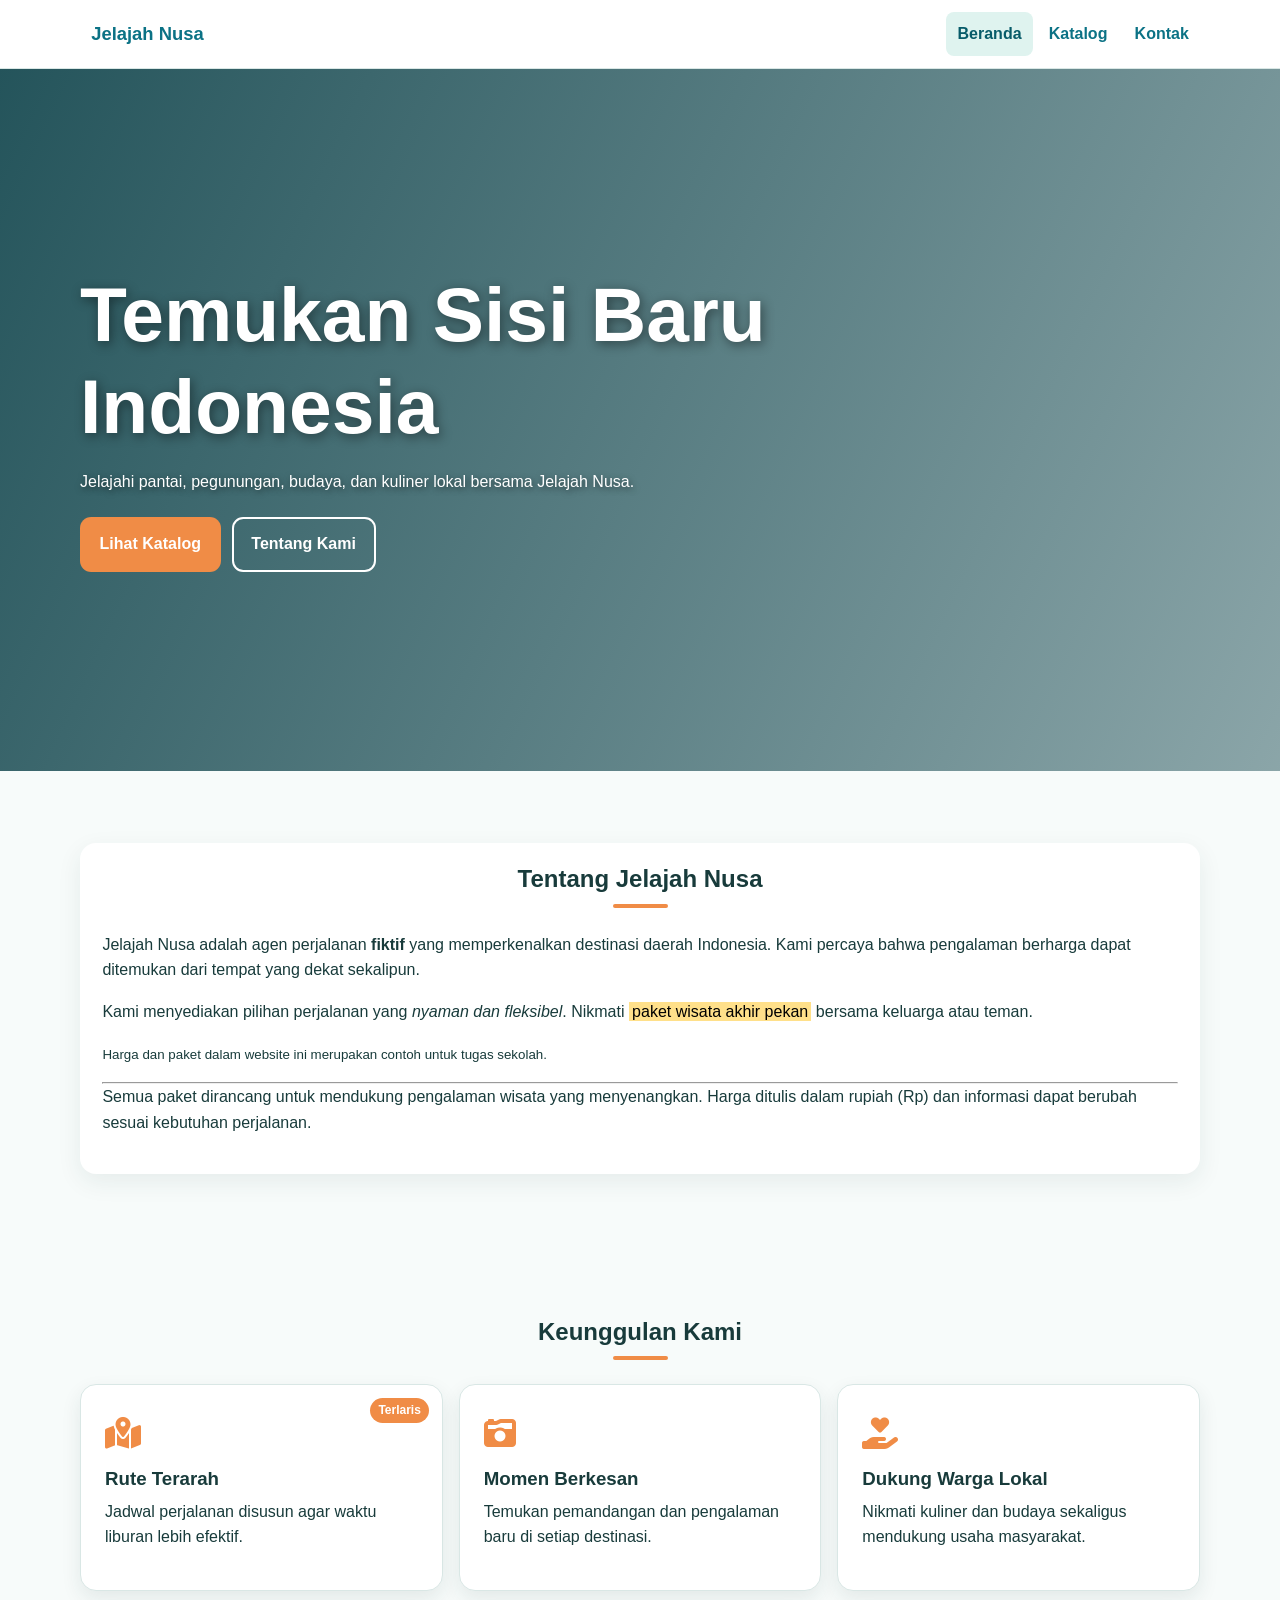
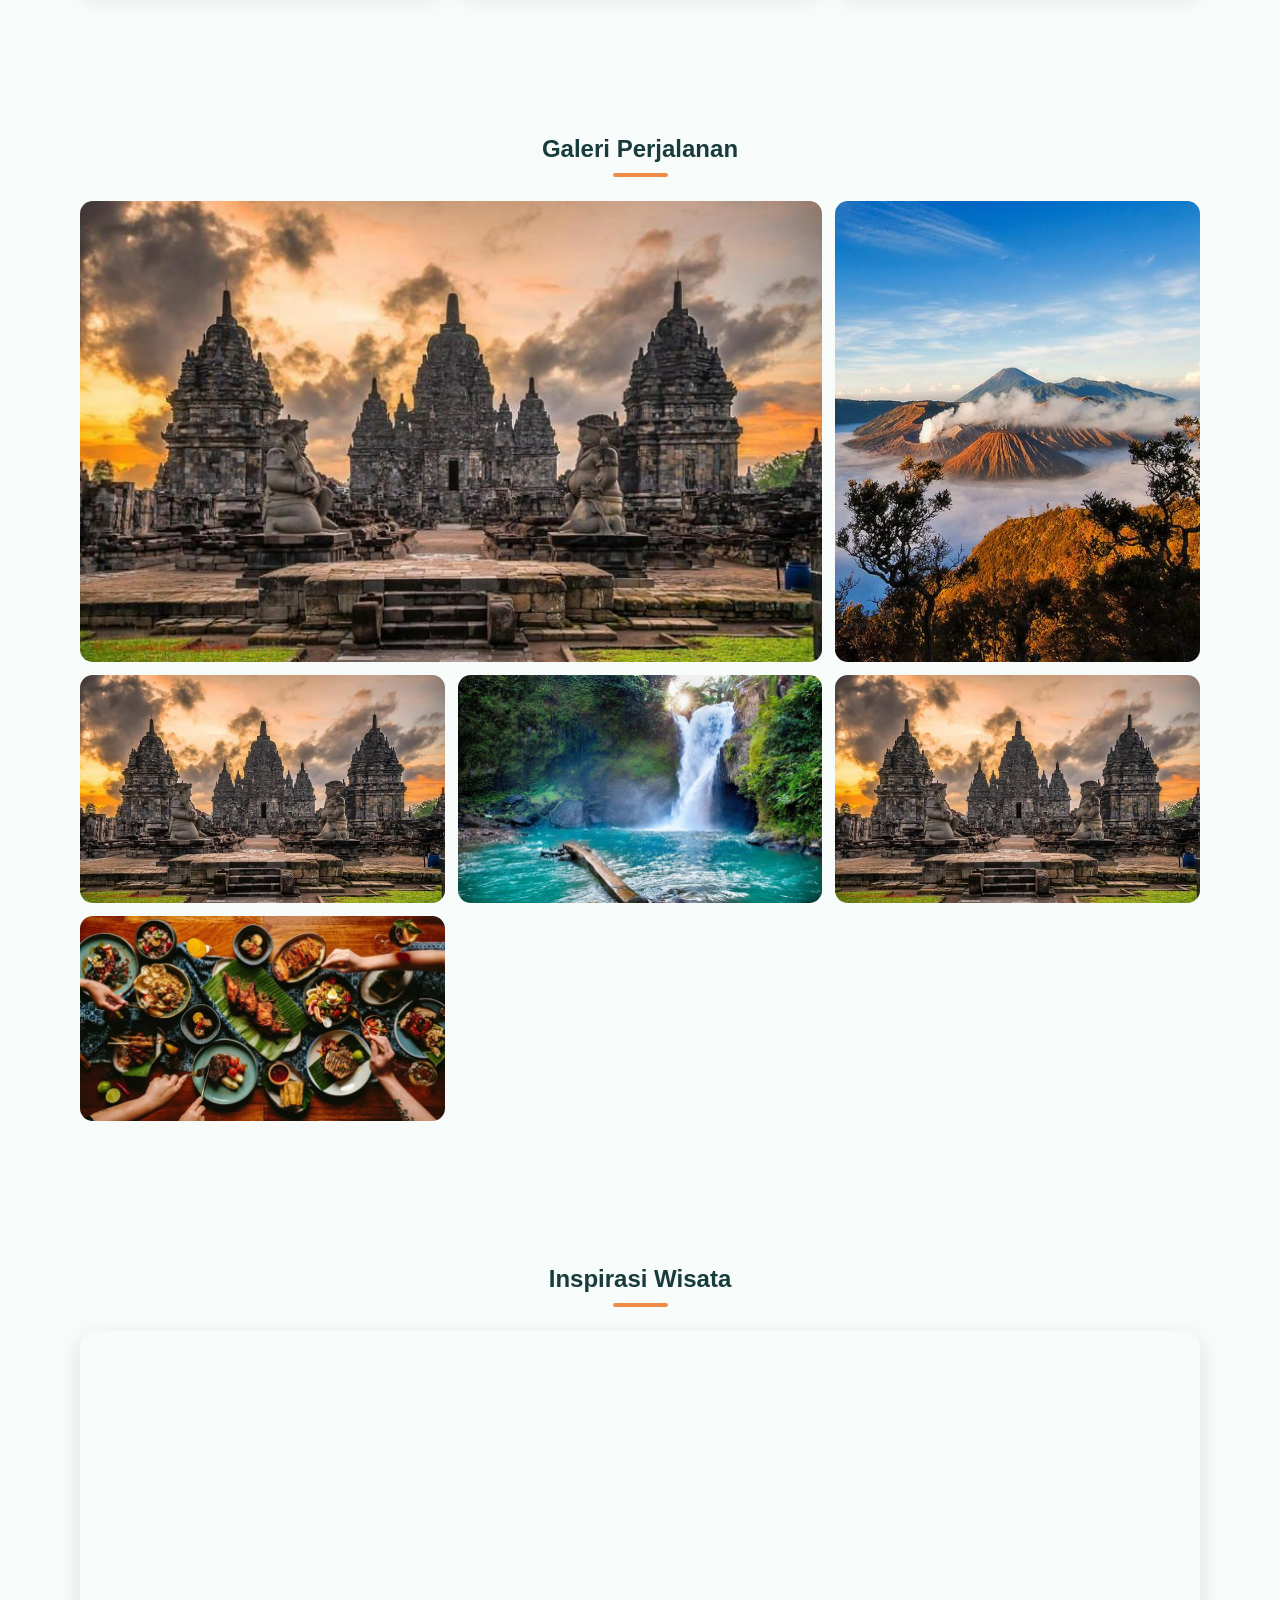
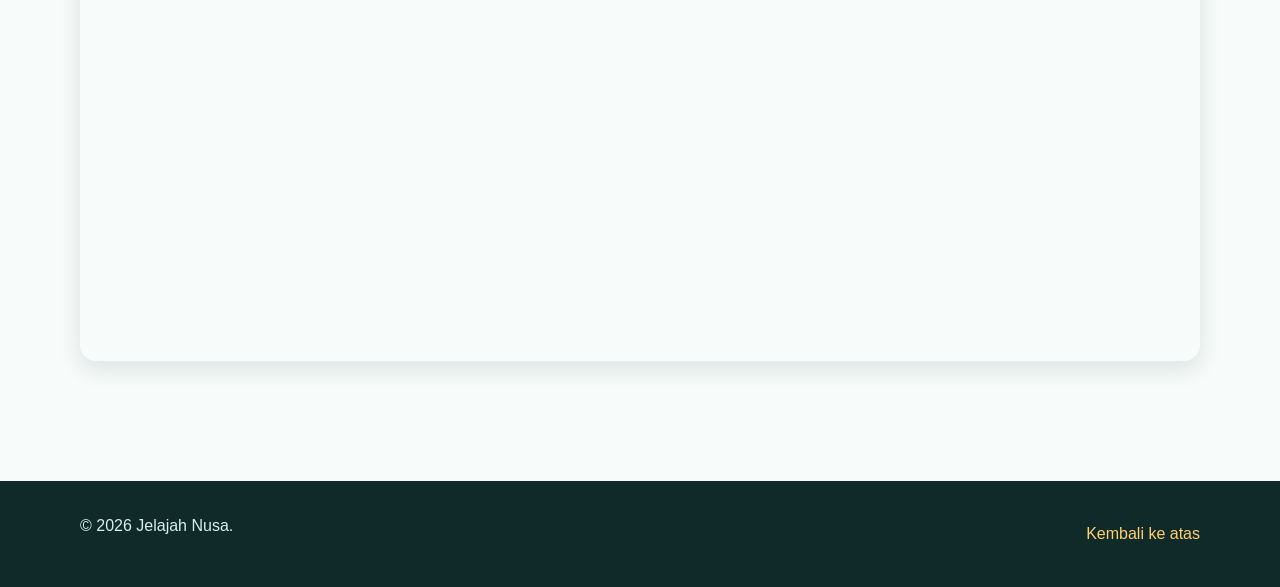
==== index.html @ 8ba30101 "inisialisasi proyek: menambahkan folder awal" ====
<!-- <!DOCTYPE html>
<html lang="en">
<head>
    <meta charset="UTF-8">
    <meta name="viewport" content="width=device-width, initial-scale=1.0">
    <title>Document</title>
    <meta name="description" content="">
    <meta name="viewport" content="width=device-width, initial-scale=1.0">
    <link rel="stylesheet" href="style.css">
</head>
<body>
    
<header class="header">
  <nav class="navbar">
    <div class="logo">
        pendakian <span>gunung</span>
    </div>

    <ul class="nav-list">
        <li><a href="#home">beranda</a></li>
        <li><a href="#katalog.html">katalog</a></li>
        <li><a href="#kontak.html">kontak</a></li>
    </ul>
  </nav>
 
</header>

<main>

  <section>

  <div>
   
    <h1>Mendaki Bersama</h1>

       <p>
        mendaki gunung adalah kegiatan atau hobi yang sangat 
        extrem namun menyenangkan. karena terkadang, ada jalur dan 
        juga medan terjal yang menantang adrenalin. apalagi jika dilakukan 
        bersama sama maka momen pendakian itu akan sangat menyenangkan.
       </p>

  </div>
  </section>

  <section>

    <div>

      <article>

        <h2>Gunung Pangrango</h2>

        <p>
          Pangrango terkenal dengan kawasan hutannya yang masih relatif alami. <br>
          di sekitar jalur pendakiana terdapat berbagai jenis hewan dan tumbuhan 
          khas pegunungan jawa. <br>

          salah satu tempat yang terkenal adalah alun alun surya kencana
          kawasan berkemah yang luas <br>
          yang sering menjadi tujuan 
          para pendaki pangrango untuk berkemah.
        </p>
      </article>

      <article>

        <div>

         <h2>Gunung Ciremai</h2>

          <p>
            kawasan gunung ciremai memiliki hutan pegunungan yang menjadi <br>
            habitat berbagai jenis tumbuhan dan juga hewan. 
            dari bagian yang lebih tinggi, pendaki dapat menikmati pemandangan <br>
            jawa barat di sekitarnya.

            dan salah satu daya tarik dari gunung ciremai adalah pemandangan <br>
            ketika matahari terbit dalam kondisi cuaca yang bagus.
          </p>
        </div>
      </article>
    </div>
  </section>
</main>

</body>
</html> -->

<!DOCTYPE html>
<html lang="id">
<head>
    <meta charset="UTF-8">
    <meta name="viewport" content="width=device-width, initial-scale=1.0">
    <meta name="description" content="Jelajah Nusa, wisata lokal yang nyaman dan berkesan.">
    <title>Jelajah Nusa - Beranda</title>
    <link rel="icon" href="img/favicon.svg" type="image/svg+xml">
    <link rel="stylesheet" href="style.css">
    <link rel="stylesheet" href="https://cdnjs.cloudflare.com/ajax/libs/font-awesome/6.5.2/css/all.min.css">
</head>
<body id="atas">

<header class="site-header">
    <nav class="navbar container">
        <a class="brand" href="index.html">Jelajah Nusa</a>
        <ul>
            <li><a class="active" href="index.html">Beranda</a></li>
            <li><a href="katalog.html">Katalog</a></li>
            <li><a href="kontak.html">Kontak</a></li>
        </ul>
    </nav>
</header>

<main>
    <section class="hero">
        <div class="container">
            <h1>Temukan Sisi Baru Indonesia</h1>
            <p>Jelajahi pantai, pegunungan, budaya, dan kuliner lokal bersama Jelajah Nusa.</p>
            <div class="hero-actions">
                <a class="btn btn-primary" href="katalog.html">Lihat Katalog</a>
                <a class="btn btn-secondary" href="#tentang">Tentang Kami</a>
            </div>
        </div>
    </section>

    <section class="section" id="tentang">
        <div class="container about-box about-text">
            <h2 class="section-title">Tentang Jelajah Nusa</h2>
            <p>Jelajah Nusa adalah agen perjalanan <strong>fiktif</strong> yang memperkenalkan destinasi daerah Indonesia. Kami percaya bahwa pengalaman berharga dapat ditemukan dari tempat yang dekat sekalipun.</p>
            <p>Kami menyediakan pilihan perjalanan yang <em>nyaman dan fleksibel</em>. Nikmati <mark>paket wisata akhir pekan</mark> bersama keluarga atau teman.</p>
            <p><small>Harga dan paket dalam website ini merupakan contoh untuk tugas sekolah.</small></p>
            <hr>
            <p>Semua paket dirancang untuk mendukung pengalaman wisata yang menyenangkan. Harga ditulis dalam rupiah (Rp) dan informasi dapat berubah sesuai kebutuhan perjalanan.</p>
        </div>
    </section>

    <section class="section">
        <div class="container">
            <h2 class="section-title">Keunggulan Kami</h2>
            <div class="features">
                <article class="feature-card">
                    <span class="badge">Terlaris</span>
                    <div class="icon"><i class="fa-solid fa-map-location-dot"></i></div>
                    <h3>Rute Terarah</h3>
                    <p>Jadwal perjalanan disusun agar waktu liburan lebih efektif.</p>
                </article>

                <article class="feature-card">
                    <div class="icon"><i class="fa-solid fa-camera-retro"></i></div>
                    <h3>Momen Berkesan</h3>
                    <p>Temukan pemandangan dan pengalaman baru di setiap destinasi.</p>
                </article>

                <article class="feature-card">
                    <div class="icon"><i class="fa-solid fa-hand-holding-heart"></i></div>
                    <h3>Dukung Warga Lokal</h3>
                    <p>Nikmati kuliner dan budaya sekaligus mendukung usaha masyarakat.</p>
                </article>
            </div>
        </div>
    </section>

    <section class="section">
        <div class="container">
            <h2 class="section-title">Galeri Perjalanan</h2>
            <div class="gallery">
                <figure class="wide">
                    <img src="download.jpe" alt="Pemandangan Pantai Senja" width="150px">
                </figure>
                <figure>
                    <img src="Bromo Tengger Semeru National Park.jpe" alt="Pegunungan Arunika">
                </figure>
                <figure>
                    <img src="download.jpe" alt="Suasana Desa Sagara">
                </figure>
                <figure>
                    <img src="Tegenungan Waterfall.jpe" alt="Air terjun di tengah hutan">
                </figure>
                <figure>
                    <img src="download.jpe" alt="Bangunan candi bersejarah">
                </figure>
                <figure>
                    <img src="The best Indonesian restaurants in Hong Kong.jpe" alt="Aneka kuliner Nusantara">
                </figure>
            </div>
        </div>
    </section>

    <section class="section">
        <div class="container">
            <h2 class="section-title">Inspirasi Wisata</h2>
            <div class="video-wrap">
                <iframe
                    src="https://www.youtube.com/embed/ScMzIvxBSi4"
                    title="Video inspirasi wisata"
                    loading="lazy"
                    allowfullscreen>
                </iframe>
            </div>
        </div>
    </section>
</main>

<footer>
    <div class="container footer-inner">
        <p>&copy; 2026 Jelajah Nusa.</p>
        <a href="#atas">Kembali ke atas</a>
    </div>
</footer>

</body>
</html>
---- style.css ----
/* ===== Reset dan Dasar ===== */
* {
    margin: 0;
    padding: 0;
    box-sizing: border-box;
}

html {
    scroll-behavior: smooth;
}

body {
    font-family: "Segoe UI", Arial, sans-serif;
    color: #183b3b;
    background: #f7fbfa;
    line-height: 1.6;
    font-size: 1rem;
}

img,
iframe,
video {
    display: block;
    max-width: 100%;
}

img {
    height: auto;
}

a {
    color: #0b7285;
    text-decoration: none;
}

a:hover {
    color: #f08c46;
}

p {
    margin-bottom: 1rem;
}

h1, h2, h3 {
    line-height: 1.2;
}

h2 {
    margin-bottom: 1rem;
}

::selection {
    background: #ffcf70;
    color: #183b3b;
}

/* ===== Container ===== */
.container {
    width: 92%;
    max-width: 1120px;
    margin: 0 auto;
}

.section {
    padding: 3rem 0;
}

.section-title {
    text-align: center;
    margin-bottom: 1.5rem;
}

.section-title::after {
    content: "";
    display: block;
    width: 55px;
    height: 4px;
    background: #f08c46;
    margin: .6rem auto;
    border-radius: 10px;
}

.lead {
    max-width: 760px;
    font-size: 1.08rem;
}

/* ===== Tombol ===== */
.btn {
    display: inline-block;
    padding: .8rem 1.1rem;
    border-radius: .7rem;
    font-weight: 700;
    text-align: center;
    border: 2px solid transparent;
    transition: .2s;
}

.btn-primary {
    background: #f08c46;
    color: white;
}

.btn-secondary {
    border-color: white;
    color: white;
}

.btn:hover {
    transform: translateY(-2px);
}

.btn:active {
    transform: translateY(0);
}

/* ===== Navbar ===== */
.site-header {
    position: sticky;
    top: 0;
    z-index: 1000;
    background: rgba(255, 255, 255, .96);
    border-bottom: 1px solid #d9e7e5;
}

.navbar {
    min-height: 68px;
    display: flex;
    align-items: center;
    justify-content: space-between;
    flex-wrap: wrap;
    gap: .5rem;
    padding-top: .5rem;
    padding-bottom: .5rem;
}

.brand {
    font-size: 1.15rem;
    font-weight: 800;
}

.navbar ul {
    list-style: none;
    display: flex;
    flex-wrap: wrap;
    gap: .3rem;
}

.navbar a {
    display: block;
    padding: .55rem .7rem;
    border-radius: .5rem;
    font-weight: 600;
}

.navbar a:hover,
.navbar a.active {
    background: #dff3ef;
    color: #075b69;
}

/* ===== Hero ===== */
.hero {
    min-height: 72vh;
    display: flex;
    align-items: center;
    color: white;
    background:
        linear-gradient(115deg, rgba(7, 61, 69, .88), rgba(7, 61, 69, .45)),
        url("../img/hero-wisata.svg") center / cover no-repeat;
}

.hero h1 {
    max-width: 760px;
    font-size: clamp(2.3rem, 7vw, 4.8rem);
    text-shadow: 2px 3px 12px rgba(0, 0, 0, .45);
    margin-bottom: 1rem;
}

.hero p {
    max-width: 650px;
    text-shadow: 1px 2px 6px rgba(0, 0, 0, .5);
}

.hero-actions {
    display: flex;
    flex-wrap: wrap;
    gap: .7rem;
    margin-top: 1.4rem;
}

/* ===== Tentang ===== */
.about-box {
    background: white;
    padding: 1.4rem;
    border-radius: 1rem;
    box-shadow: 0 8px 24px rgba(24, 59, 59, .08);
}

.about-text p:first-child::first-letter {
    font-size: 2.2em;
    font-weight: 800;
    color: #f08c46;
}

mark {
    background: #ffe08a;
    padding: .05em .2em;
}

/* ===== Kartu Keunggulan ===== */
.features {
    display: flex;
    flex-direction: column;
    gap: 1rem;
}

.feature-card {
    position: relative;
    flex: 1;
    padding: 1.5rem;
    border: 1px solid #d9e7e5;
    border-radius: 1rem;
    background: white;
    box-shadow: 0 8px 20px rgba(24, 59, 59, .09);
    transition: transform .2s;
}

.feature-card:hover {
    transform: translateY(-4px);
}

.feature-card h3 {
    margin-bottom: .5rem;
}

.icon {
    color: #f08c46;
    font-size: 2rem;
    margin-bottom: .5rem;
}

.badge {
    position: absolute;
    top: .8rem;
    right: .8rem;
    padding: .2rem .5rem;
    background: #f08c46;
    color: white;
    border-radius: 999px;
    font-size: .75rem;
    font-weight: 700;
}

/* ===== Galeri ===== */
.gallery {
    display: grid;
    grid-template-columns: 1fr;
    gap: .8rem;
}

.gallery figure {
    min-height: 160px;
    overflow: hidden;
    border-radius: .8rem;
}

.gallery img {
    width: 100%;
    height: 100%;
    object-fit: cover;
    transition: transform .3s;
}

.gallery figure:hover img {
    transform: scale(1.04);
}

.gallery .wide {
    grid-column: span 1;
}

/* ===== Video YouTube ===== */
.video-wrap {
    aspect-ratio: 16 / 9;
    overflow: hidden;
    border-radius: 1rem;
    box-shadow: 0 8px 22px rgba(24, 59, 59, .12);
}

.video-wrap iframe {
    width: 100%;
    height: 100%;
    border: 0;
}

/* ===== Layout Katalog ===== */
.catalog-layout {
    display: grid;
    grid-template-areas:
        "intro"
        "content"
        "sidebar";
    gap: 1.5rem;
}

.catalog-intro {
    grid-area: intro;
}

.catalog-content {
    grid-area: content;
    min-width: 0;
}

.catalog-sidebar {
    grid-area: sidebar;
}

.catalog-card,
.sidebar-card {
    padding: 1.25rem;
    border: 1px solid #d9e7e5;
    border-radius: 1rem;
    background: white;
    box-shadow: 0 7px 20px rgba(24, 59, 59, .07);
}

.catalog-card + .catalog-card {
    margin-top: 1rem;
}

.catalog-sidebar ul,
.catalog-sidebar ol {
    padding-left: 1.3rem;
    margin: .5rem 0 1.2rem;
}

.catalog-sidebar li + li {
    margin-top: .35rem;
}

/* ===== Tabel ===== */
.table-wrap {
    width: 100%;
    overflow-x: auto;
    border-radius: .8rem;
}

table {
    width: 100%;
    min-width: 600px;
    border-collapse: collapse;
    background: white;
}

caption {
    text-align: left;
    padding: .7rem 0;
    font-weight: 700;
}

th, td {
    padding: .8rem;
    border: 1px solid #cfe0dd;
    text-align: left;
}

thead {
    background: #0b7285;
    color: white;
}

tbody tr:nth-child(even) {
    background: #edf7f5;
}

tbody tr:first-child {
    font-weight: 600;
}

tbody tr:last-child td {
    border-bottom: 3px solid #f08c46;
}

/* ===== Kartu Produk ===== */
.product-grid {
    display: grid;
    grid-template-columns: 1fr;
    gap: 1rem;
}

.product-card {
    overflow: hidden;
    border: 1px solid #d9e7e5;
    border-radius: .9rem;
    background: white;
}

.product-card img {
    width: 100%;
    aspect-ratio: 16 / 10;
    object-fit: cover;
}

.product-card div {
    padding: 1rem;
}

/* ===== Audio dan Video Lokal ===== */
audio {
    width: 100%;
    margin-top: .6rem;
}

.local-video {
    width: 100%;
    border-radius: .8rem;
    margin-top: .8rem;
    background: #102a2a;
}

/* ===== Kontak ===== */
.contact-grid {
    display: grid;
    grid-template-columns: 1fr;
    gap: 1.2rem;
}

.contact-card,
.form-card,
.map-card {
    min-width: 0;
    padding: 1.3rem;
    border: 1px solid #d9e7e5;
    border-radius: 1rem;
    background: white;
    box-shadow: 0 7px 20px rgba(24, 59, 59, .07);
}

.contact-list {
    list-style: none;
}

.contact-list li {
    padding: .65rem 0;
    border-bottom: 1px solid #e4eeec;
}

.form-grid {
    display: grid;
    grid-template-columns: 1fr;
    gap: .9rem;
}

.field {
    display: flex;
    flex-direction: column;
    gap: .35rem;
}

label {
    font-weight: 700;
}

input,
select,
textarea {
    width: 100%;
    padding: .75rem .8rem;
    border: 1px solid #b7cdca;
    border-radius: .6rem;
    font: inherit;
    background: white;
}

input:focus,
select:focus,
textarea:focus {
    outline: 3px solid rgba(240, 140, 70, .25);
    border-color: #f08c46;
}

input::placeholder,
textarea::placeholder {
    color: #78908e;
}

textarea {
    min-height: 130px;
    resize: vertical;
}

.choice-row {
    display: flex;
    flex-wrap: wrap;
    gap: .8rem;
}

.choice {
    display: flex;
    align-items: center;
    gap: .35rem;
    font-weight: 500;
}

.choice input {
    width: auto;
}

.form-actions {
    display: flex;
    flex-wrap: wrap;
    gap: .6rem;
    margin-top: .3rem;
}

.btn-submit {
    background: #0b7285;
    color: white;
    border: 0;
    cursor: pointer;
}

.btn-reset {
    background: #edf7f5;
    color: #183b3b;
    border: 1px solid #b7cdca;
    cursor: pointer;
}

.full {
    grid-column: 1 / -1;
}

/* ===== Footer ===== */
footer {
    margin-top: 3rem;
    padding: 2rem 0;
    background: #102a2a;
    color: #d9efec;
}

footer a {
    color: #ffcf70;
}

.footer-inner {
    display: flex;
    flex-direction: column;
    gap: .6rem;
}

/* ===== Tablet: Minimal 768px ===== */
@media (min-width: 768px) {
    .section {
        padding: 4.5rem 0;
    }

    .features {
        flex-direction: row;
        align-items: stretch;
    }

    .gallery {
        grid-template-columns: repeat(2, 1fr);
    }

    .gallery .wide {
        grid-column: span 2;
    }

    .product-grid {
        grid-template-columns: repeat(2, 1fr);
    }

    .form-grid {
        grid-template-columns: repeat(2, 1fr);
    }

    .contact-grid {
        grid-template-columns: 1fr 1fr;
        align-items: start;
    }

    .map-card {
        grid-column: 1 / -1;
    }
}

/* ===== Desktop: Minimal 1024px ===== */
@media (min-width: 1024px) {
    .hero {
        min-height: 78vh;
    }

    .gallery {
        grid-template-columns: repeat(3, 1fr);
    }

    .gallery .wide {
        grid-column: span 2;
    }

    .catalog-layout {
        grid-template-columns: minmax(0, 2fr) minmax(260px, 1fr);
        grid-template-areas:
            "intro intro"
            "content sidebar";
    }

    .product-grid {
        grid-template-columns: repeat(3, 1fr);
    }

    .contact-grid {
        grid-template-columns: 1fr 1.25fr;
    }

    .map-card {
        grid-column: 1 / -1;
    }

    .footer-inner {
        flex-direction: row;
        justify-content: space-between;
        align-items: center;
    }
}
---- style.css ----
/* ===== Reset dan Dasar ===== */
* {
    margin: 0;
    padding: 0;
    box-sizing: border-box;
}

html {
    scroll-behavior: smooth;
}

body {
    font-family: "Segoe UI", Arial, sans-serif;
    color: #183b3b;
    background: #f7fbfa;
    line-height: 1.6;
    font-size: 1rem;
}

img,
iframe,
video {
    display: block;
    max-width: 100%;
}

img {
    height: auto;
}

a {
    color: #0b7285;
    text-decoration: none;
}

a:hover {
    color: #f08c46;
}

p {
    margin-bottom: 1rem;
}

h1, h2, h3 {
    line-height: 1.2;
}

h2 {
    margin-bottom: 1rem;
}

::selection {
    background: #ffcf70;
    color: #183b3b;
}

/* ===== Container ===== */
.container {
    width: 92%;
    max-width: 1120px;
    margin: 0 auto;
}

.section {
    padding: 3rem 0;
}

.section-title {
    text-align: center;
    margin-bottom: 1.5rem;
}

.section-title::after {
    content: "";
    display: block;
    width: 55px;
    height: 4px;
    background: #f08c46;
    margin: .6rem auto;
    border-radius: 10px;
}

.lead {
    max-width: 760px;
    font-size: 1.08rem;
}

/* ===== Tombol ===== */
.btn {
    display: inline-block;
    padding: .8rem 1.1rem;
    border-radius: .7rem;
    font-weight: 700;
    text-align: center;
    border: 2px solid transparent;
    transition: .2s;
}

.btn-primary {
    background: #f08c46;
    color: white;
}

.btn-secondary {
    border-color: white;
    color: white;
}

.btn:hover {
    transform: translateY(-2px);
}

.btn:active {
    transform: translateY(0);
}

/* ===== Navbar ===== */
.site-header {
    position: sticky;
    top: 0;
    z-index: 1000;
    background: rgba(255, 255, 255, .96);
    border-bottom: 1px solid #d9e7e5;
}

.navbar {
    min-height: 68px;
    display: flex;
    align-items: center;
    justify-content: space-between;
    flex-wrap: wrap;
    gap: .5rem;
    padding-top: .5rem;
    padding-bottom: .5rem;
}

.brand {
    font-size: 1.15rem;
    font-weight: 800;
}

.navbar ul {
    list-style: none;
    display: flex;
    flex-wrap: wrap;
    gap: .3rem;
}

.navbar a {
    display: block;
    padding: .55rem .7rem;
    border-radius: .5rem;
    font-weight: 600;
}

.navbar a:hover,
.navbar a.active {
    background: #dff3ef;
    color: #075b69;
}

/* ===== Hero ===== */
.hero {
    min-height: 72vh;
    display: flex;
    align-items: center;
    color: white;
    background:
        linear-gradient(115deg, rgba(7, 61, 69, .88), rgba(7, 61, 69, .45)),
        url("../img/hero-wisata.svg") center / cover no-repeat;
}

.hero h1 {
    max-width: 760px;
    font-size: clamp(2.3rem, 7vw, 4.8rem);
    text-shadow: 2px 3px 12px rgba(0, 0, 0, .45);
    margin-bottom: 1rem;
}

.hero p {
    max-width: 650px;
    text-shadow: 1px 2px 6px rgba(0, 0, 0, .5);
}

.hero-actions {
    display: flex;
    flex-wrap: wrap;
    gap: .7rem;
    margin-top: 1.4rem;
}

/* ===== Tentang ===== */
.about-box {
    background: white;
    padding: 1.4rem;
    border-radius: 1rem;
    box-shadow: 0 8px 24px rgba(24, 59, 59, .08);
}

.about-text p:first-child::first-letter {
    font-size: 2.2em;
    font-weight: 800;
    color: #f08c46;
}

mark {
    background: #ffe08a;
    padding: .05em .2em;
}

/* ===== Kartu Keunggulan ===== */
.features {
    display: flex;
    flex-direction: column;
    gap: 1rem;
}

.feature-card {
    position: relative;
    flex: 1;
    padding: 1.5rem;
    border: 1px solid #d9e7e5;
    border-radius: 1rem;
    background: white;
    box-shadow: 0 8px 20px rgba(24, 59, 59, .09);
    transition: transform .2s;
}

.feature-card:hover {
    transform: translateY(-4px);
}

.feature-card h3 {
    margin-bottom: .5rem;
}

.icon {
    color: #f08c46;
    font-size: 2rem;
    margin-bottom: .5rem;
}

.badge {
    position: absolute;
    top: .8rem;
    right: .8rem;
    padding: .2rem .5rem;
    background: #f08c46;
    color: white;
    border-radius: 999px;
    font-size: .75rem;
    font-weight: 700;
}

/* ===== Galeri ===== */
.gallery {
    display: grid;
    grid-template-columns: 1fr;
    gap: .8rem;
}

.gallery figure {
    min-height: 160px;
    overflow: hidden;
    border-radius: .8rem;
}

.gallery img {
    width: 100%;
    height: 100%;
    object-fit: cover;
    transition: transform .3s;
}

.gallery figure:hover img {
    transform: scale(1.04);
}

.gallery .wide {
    grid-column: span 1;
}

/* ===== Video YouTube ===== */
.video-wrap {
    aspect-ratio: 16 / 9;
    overflow: hidden;
    border-radius: 1rem;
    box-shadow: 0 8px 22px rgba(24, 59, 59, .12);
}

.video-wrap iframe {
    width: 100%;
    height: 100%;
    border: 0;
}

/* ===== Layout Katalog ===== */
.catalog-layout {
    display: grid;
    grid-template-areas:
        "intro"
        "content"
        "sidebar";
    gap: 1.5rem;
}

.catalog-intro {
    grid-area: intro;
}

.catalog-content {
    grid-area: content;
    min-width: 0;
}

.catalog-sidebar {
    grid-area: sidebar;
}

.catalog-card,
.sidebar-card {
    padding: 1.25rem;
    border: 1px solid #d9e7e5;
    border-radius: 1rem;
    background: white;
    box-shadow: 0 7px 20px rgba(24, 59, 59, .07);
}

.catalog-card + .catalog-card {
    margin-top: 1rem;
}

.catalog-sidebar ul,
.catalog-sidebar ol {
    padding-left: 1.3rem;
    margin: .5rem 0 1.2rem;
}

.catalog-sidebar li + li {
    margin-top: .35rem;
}

/* ===== Tabel ===== */
.table-wrap {
    width: 100%;
    overflow-x: auto;
    border-radius: .8rem;
}

table {
    width: 100%;
    min-width: 600px;
    border-collapse: collapse;
    background: white;
}

caption {
    text-align: left;
    padding: .7rem 0;
    font-weight: 700;
}

th, td {
    padding: .8rem;
    border: 1px solid #cfe0dd;
    text-align: left;
}

thead {
    background: #0b7285;
    color: white;
}

tbody tr:nth-child(even) {
    background: #edf7f5;
}

tbody tr:first-child {
    font-weight: 600;
}

tbody tr:last-child td {
    border-bottom: 3px solid #f08c46;
}

/* ===== Kartu Produk ===== */
.product-grid {
    display: grid;
    grid-template-columns: 1fr;
    gap: 1rem;
}

.product-card {
    overflow: hidden;
    border: 1px solid #d9e7e5;
    border-radius: .9rem;
    background: white;
}

.product-card img {
    width: 100%;
    aspect-ratio: 16 / 10;
    object-fit: cover;
}

.product-card div {
    padding: 1rem;
}

/* ===== Audio dan Video Lokal ===== */
audio {
    width: 100%;
    margin-top: .6rem;
}

.local-video {
    width: 100%;
    border-radius: .8rem;
    margin-top: .8rem;
    background: #102a2a;
}

/* ===== Kontak ===== */
.contact-grid {
    display: grid;
    grid-template-columns: 1fr;
    gap: 1.2rem;
}

.contact-card,
.form-card,
.map-card {
    min-width: 0;
    padding: 1.3rem;
    border: 1px solid #d9e7e5;
    border-radius: 1rem;
    background: white;
    box-shadow: 0 7px 20px rgba(24, 59, 59, .07);
}

.contact-list {
    list-style: none;
}

.contact-list li {
    padding: .65rem 0;
    border-bottom: 1px solid #e4eeec;
}

.form-grid {
    display: grid;
    grid-template-columns: 1fr;
    gap: .9rem;
}

.field {
    display: flex;
    flex-direction: column;
    gap: .35rem;
}

label {
    font-weight: 700;
}

input,
select,
textarea {
    width: 100%;
    padding: .75rem .8rem;
    border: 1px solid #b7cdca;
    border-radius: .6rem;
    font: inherit;
    background: white;
}

input:focus,
select:focus,
textarea:focus {
    outline: 3px solid rgba(240, 140, 70, .25);
    border-color: #f08c46;
}

input::placeholder,
textarea::placeholder {
    color: #78908e;
}

textarea {
    min-height: 130px;
    resize: vertical;
}

.choice-row {
    display: flex;
    flex-wrap: wrap;
    gap: .8rem;
}

.choice {
    display: flex;
    align-items: center;
    gap: .35rem;
    font-weight: 500;
}

.choice input {
    width: auto;
}

.form-actions {
    display: flex;
    flex-wrap: wrap;
    gap: .6rem;
    margin-top: .3rem;
}

.btn-submit {
    background: #0b7285;
    color: white;
    border: 0;
    cursor: pointer;
}

.btn-reset {
    background: #edf7f5;
    color: #183b3b;
    border: 1px solid #b7cdca;
    cursor: pointer;
}

.full {
    grid-column: 1 / -1;
}

/* ===== Footer ===== */
footer {
    margin-top: 3rem;
    padding: 2rem 0;
    background: #102a2a;
    color: #d9efec;
}

footer a {
    color: #ffcf70;
}

.footer-inner {
    display: flex;
    flex-direction: column;
    gap: .6rem;
}

/* ===== Tablet: Minimal 768px ===== */
@media (min-width: 768px) {
    .section {
        padding: 4.5rem 0;
    }

    .features {
        flex-direction: row;
        align-items: stretch;
    }

    .gallery {
        grid-template-columns: repeat(2, 1fr);
    }

    .gallery .wide {
        grid-column: span 2;
    }

    .product-grid {
        grid-template-columns: repeat(2, 1fr);
    }

    .form-grid {
        grid-template-columns: repeat(2, 1fr);
    }

    .contact-grid {
        grid-template-columns: 1fr 1fr;
        align-items: start;
    }

    .map-card {
        grid-column: 1 / -1;
    }
}

/* ===== Desktop: Minimal 1024px ===== */
@media (min-width: 1024px) {
    .hero {
        min-height: 78vh;
    }

    .gallery {
        grid-template-columns: repeat(3, 1fr);
    }

    .gallery .wide {
        grid-column: span 2;
    }

    .catalog-layout {
        grid-template-columns: minmax(0, 2fr) minmax(260px, 1fr);
        grid-template-areas:
            "intro intro"
            "content sidebar";
    }

    .product-grid {
        grid-template-columns: repeat(3, 1fr);
    }

    .contact-grid {
        grid-template-columns: 1fr 1.25fr;
    }

    .map-card {
        grid-column: 1 / -1;
    }

    .footer-inner {
        flex-direction: row;
        justify-content: space-between;
        align-items: center;
    }
}
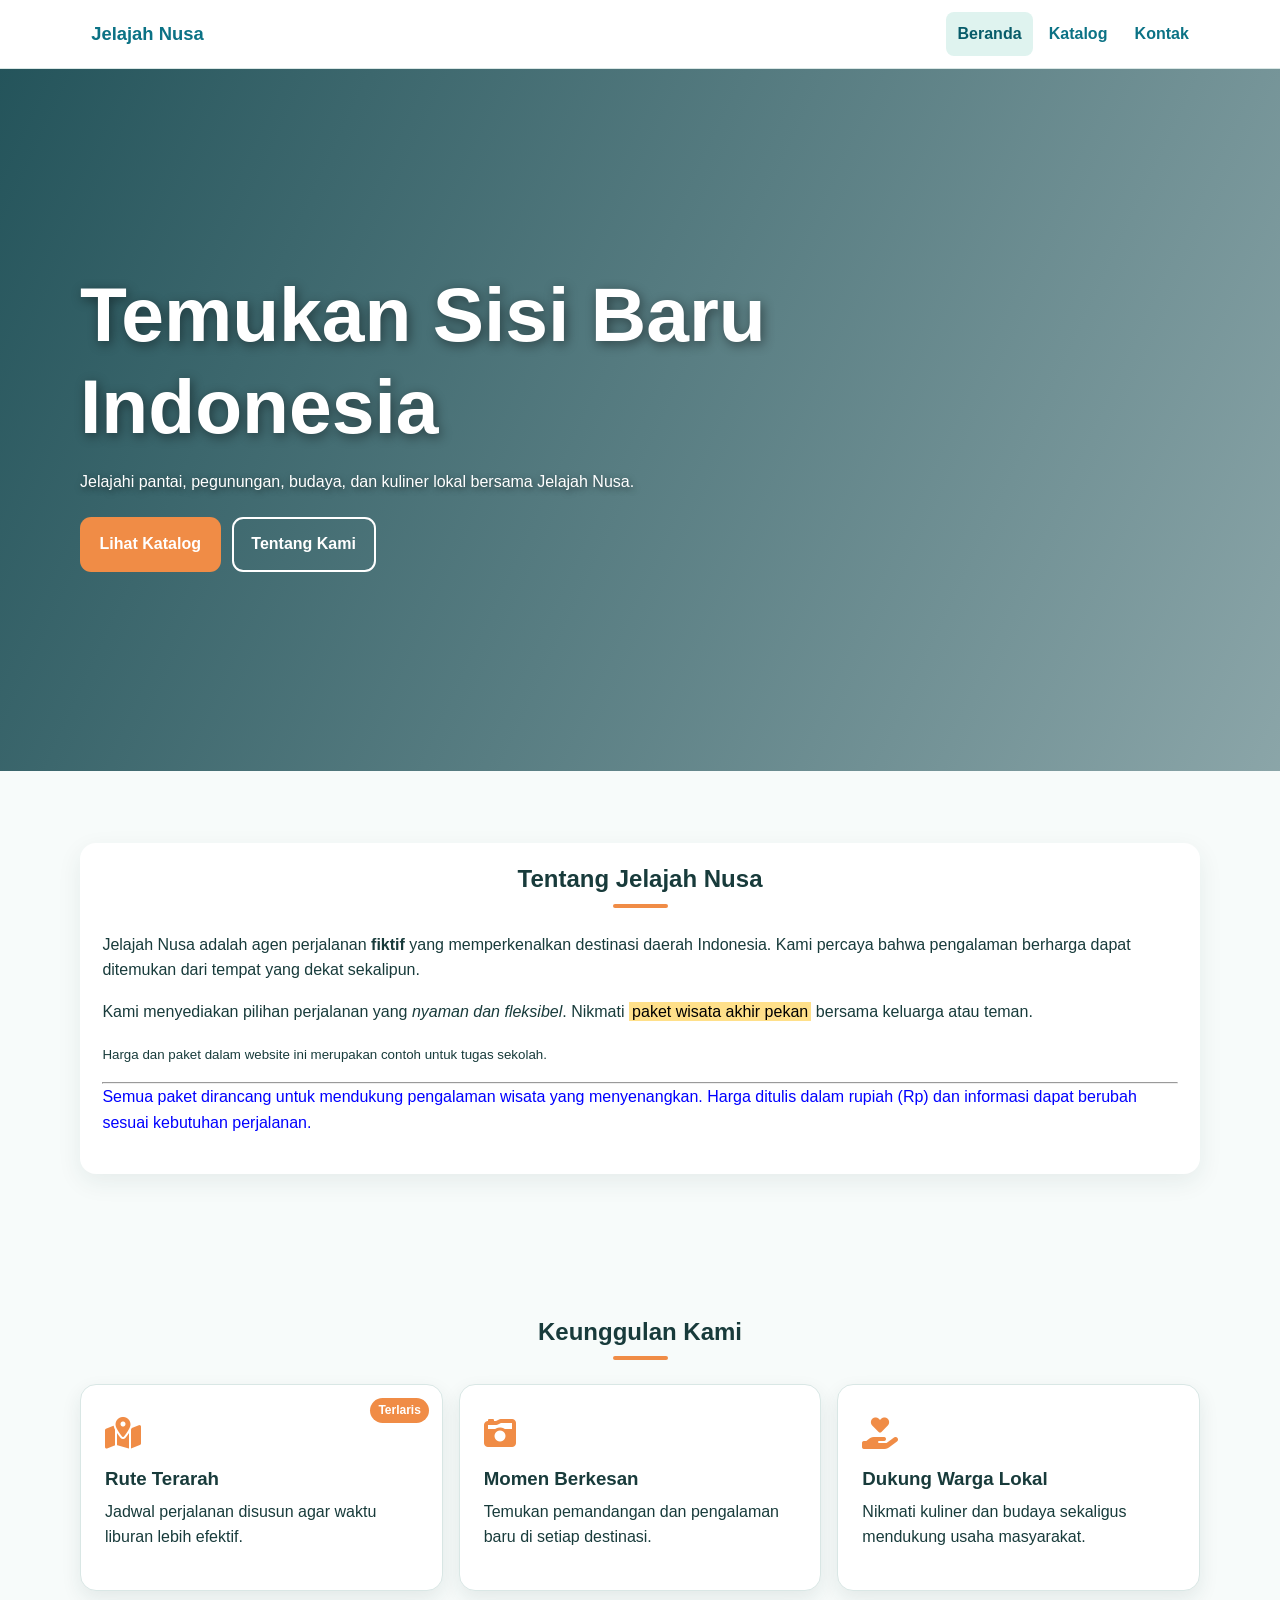
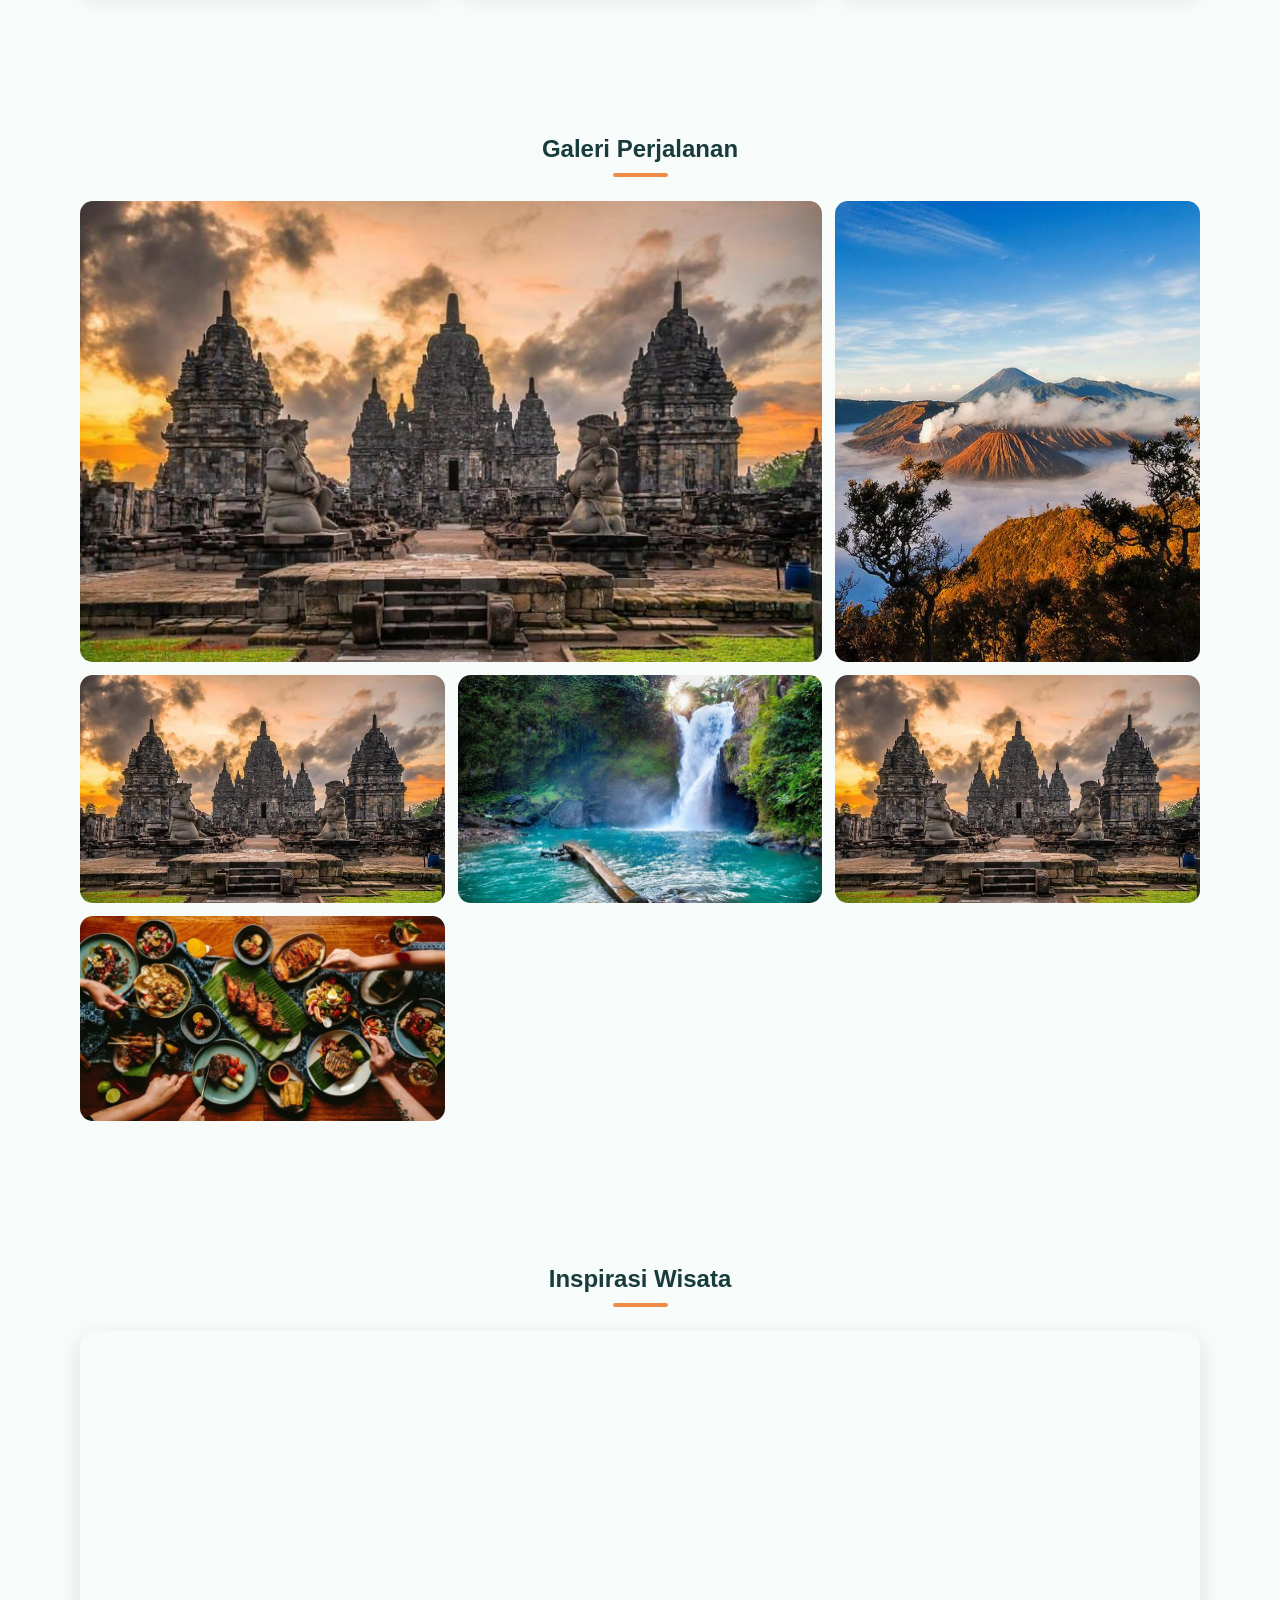
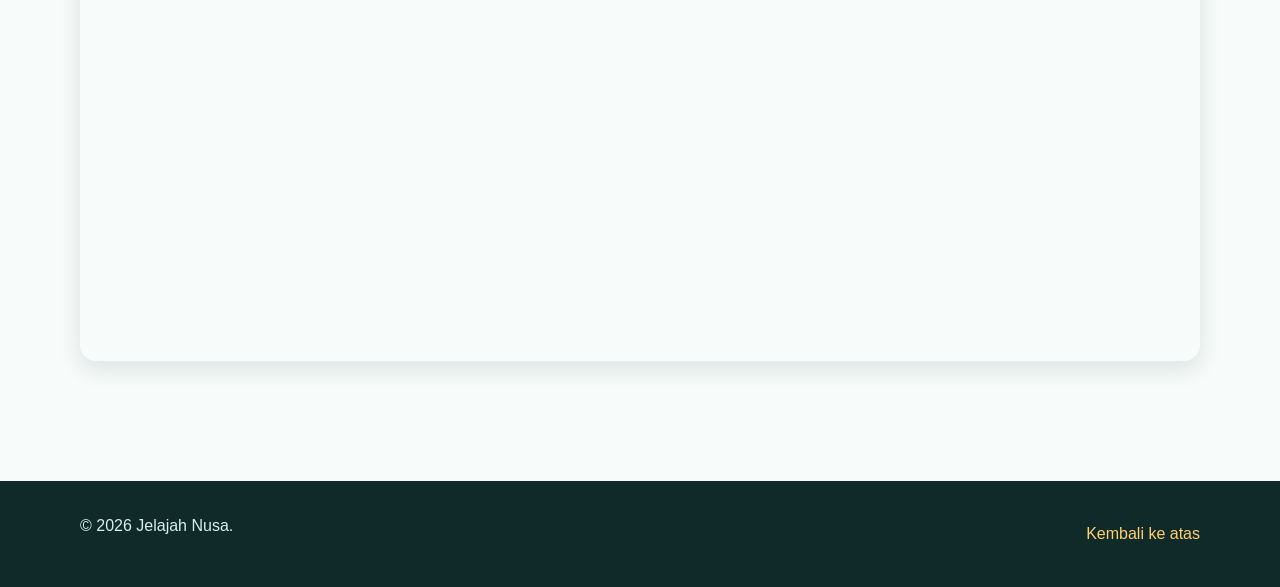
==== commit 7963d3fe: "menambahkan filemenambahkan filemenambahkan file" ====
--- a/index.html
+++ b/index.html
@@ -1,92 +1,3 @@
-<!-- <!DOCTYPE html>
-<html lang="en">
-<head>
-    <meta charset="UTF-8">
-    <meta name="viewport" content="width=device-width, initial-scale=1.0">
-    <title>Document</title>
-    <meta name="description" content="">
-    <meta name="viewport" content="width=device-width, initial-scale=1.0">
-    <link rel="stylesheet" href="style.css">
-</head>
-<body>
-    
-<header class="header">
-  <nav class="navbar">
-    <div class="logo">
-        pendakian <span>gunung</span>
-    </div>
-
-    <ul class="nav-list">
-        <li><a href="#home">beranda</a></li>
-        <li><a href="#katalog.html">katalog</a></li>
-        <li><a href="#kontak.html">kontak</a></li>
-    </ul>
-  </nav>
- 
-</header>
-
-<main>
-
-  <section>
-
-  <div>
-   
-    <h1>Mendaki Bersama</h1>
-
-       <p>
-        mendaki gunung adalah kegiatan atau hobi yang sangat 
-        extrem namun menyenangkan. karena terkadang, ada jalur dan 
-        juga medan terjal yang menantang adrenalin. apalagi jika dilakukan 
-        bersama sama maka momen pendakian itu akan sangat menyenangkan.
-       </p>
-
-  </div>
-  </section>
-
-  <section>
-
-    <div>
-
-      <article>
-
-        <h2>Gunung Pangrango</h2>
-
-        <p>
-          Pangrango terkenal dengan kawasan hutannya yang masih relatif alami. <br>
-          di sekitar jalur pendakiana terdapat berbagai jenis hewan dan tumbuhan 
-          khas pegunungan jawa. <br>
-
-          salah satu tempat yang terkenal adalah alun alun surya kencana
-          kawasan berkemah yang luas <br>
-          yang sering menjadi tujuan 
-          para pendaki pangrango untuk berkemah.
-        </p>
-      </article>
-
-      <article>
-
-        <div>
-
-         <h2>Gunung Ciremai</h2>
-
-          <p>
-            kawasan gunung ciremai memiliki hutan pegunungan yang menjadi <br>
-            habitat berbagai jenis tumbuhan dan juga hewan. 
-            dari bagian yang lebih tinggi, pendaki dapat menikmati pemandangan <br>
-            jawa barat di sekitarnya.
-
-            dan salah satu daya tarik dari gunung ciremai adalah pemandangan <br>
-            ketika matahari terbit dalam kondisi cuaca yang bagus.
-          </p>
-        </div>
-      </article>
-    </div>
-  </section>
-</main>
-
-</body>
-</html> -->
-
 <!DOCTYPE html>
 <html lang="id">
 <head>
@@ -130,7 +41,7 @@
             <p>Kami menyediakan pilihan perjalanan yang <em>nyaman dan fleksibel</em>. Nikmati <mark>paket wisata akhir pekan</mark> bersama keluarga atau teman.</p>
             <p><small>Harga dan paket dalam website ini merupakan contoh untuk tugas sekolah.</small></p>
             <hr>
-            <p>Semua paket dirancang untuk mendukung pengalaman wisata yang menyenangkan. Harga ditulis dalam rupiah (Rp) dan informasi dapat berubah sesuai kebutuhan perjalanan.</p>
+            <p style="color:blue;">Semua paket dirancang untuk mendukung pengalaman wisata yang menyenangkan. Harga ditulis dalam rupiah (Rp) dan informasi dapat berubah sesuai kebutuhan perjalanan.</p>
         </div>
     </section>
 
